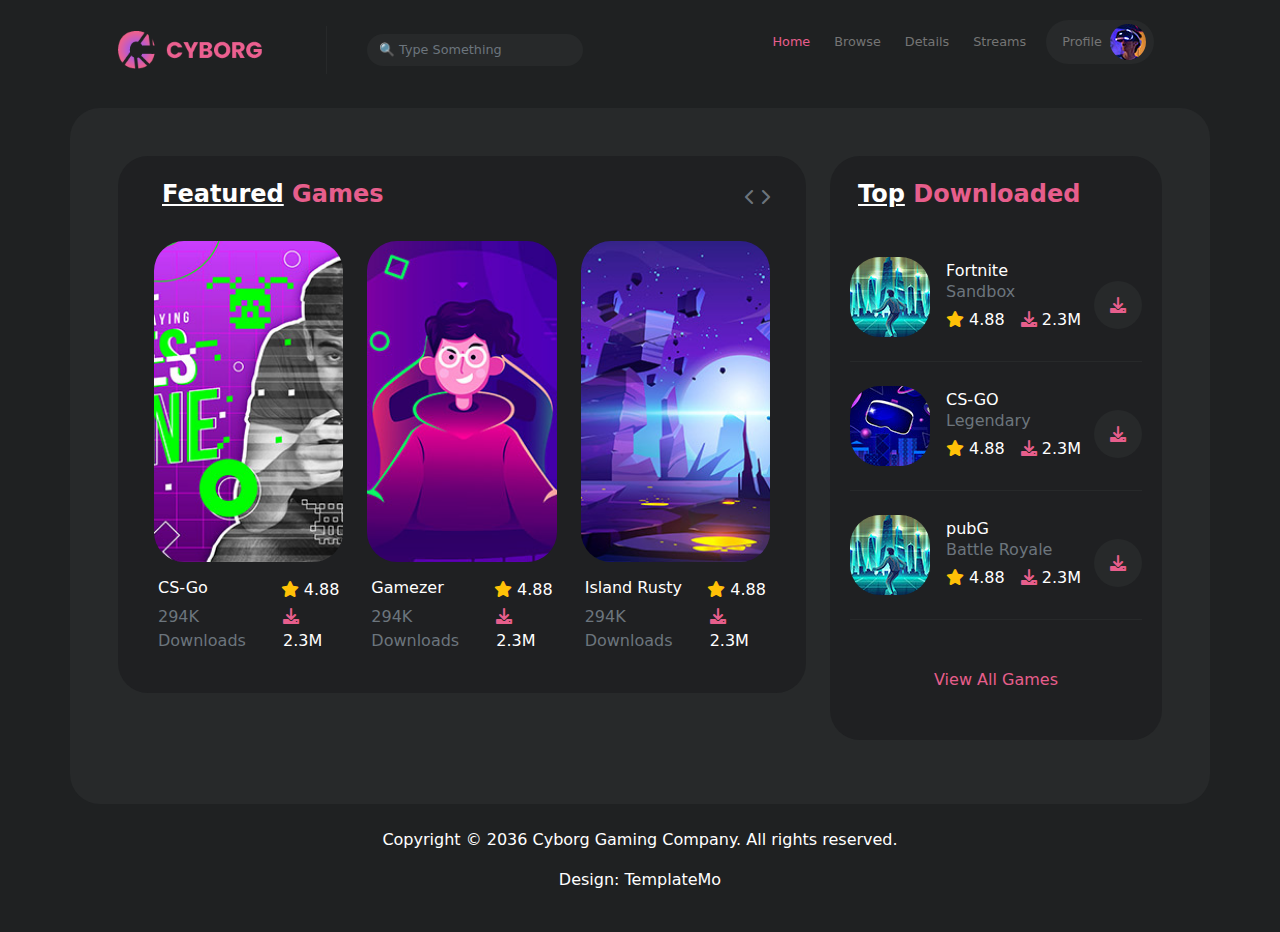
==== browse.html @ 35c8f09a "feature section" ====
<!DOCTYPE html>
<html>
    <head>
        <title>Gameko</title>
        <meta name="viewport" content="width=device-width, initial-scale=1.0">
        <link rel="stylesheet" href="css/all.min.css">
        <link rel="stylesheet" href="css/bootstrap.min.css">
        <link rel="stylesheet" href="css/style.css">
    </head>
    <body class="bg-full-body">
        <nav class="navbar navbar-expand-lg py-sm-3 bg-w position-absolute w-100">
            <div class="container-lg py-sm-1 px-sm-5 pg-lg-0 ">
              <a class="navbar-brand pe-lg-3 border-fbody" href="#Home"><img src="images/logo.png" class="w-75" alt="Site Logo"></a>

              <form class="d-flex d-sm-none d-lg-block" role="search" >
                <input class="form-control me-2 ms-lg-4 bg-fbody border-0 rounded-pill w-100 fs-7" type="search" placeholder="&#x1F50D; Type Something" aria-label="Search">
              </form>

              <button class="navbar-toggler" type="button" data-bs-toggle="collapse" data-bs-target="#navbarSupportedContent" aria-controls="navbarSupportedContent" aria-expanded="false" aria-label="Toggle navigation">
                <i class="fa-solid fa-bars text-site fs-3"></i>
              </button>

              <div class="collapse navbar-collapse" id="navbarSupportedContent">
                <ul class="navbar-nav ms-auto mb-2 mb-lg-0">
                  <li class="nav-item p-1">
                    <a class="nav-link active  fs-7" aria-current="page" href="index.html">Home</a>
                  </li>
                  <li class="nav-item p-1">
                    <a class="nav-link text-fbody fs-7" href="browse.html">Browse</a>
                  </li>
                  <li class="nav-item p-1">
                    <a class="nav-link text-fbody fs-7" href="details.html">Details</a>
                  </li>
                  <li class="nav-item p-1">
                    <a class="nav-link text-fbody fs-7" href="streams.html">Streams</a>
                  </li>
                  <li class="nav-item px-2">
                    <p class="d-flex align-items-center rounded-pill bg-fbody py-1 px-2 justify-content-between">
                     <a class="nav-link text-fbody fs-7" href="profile.html">Profile</a>
                    <img src="images/profile-header.jpg" alt="profile Header" class="rounded-circle ">
                    </p>
                  </li>
                </ul>
              </div>
            </div>
        </nav>
        <div class="parent text-white m-3 m-sm-0">
         <div class="container  bg-fbody py-5 px-sm-3 px-md-5  rounded-medium">
            <div class="row align-items-stretch">
                <div class="col-lg-8">
                    <section class="Popular bg-popular rounded-medium p-4 position-relative mb-5">
                        <div class="container-lg">
                            <div class="d-flex justify-content-between align-items-center">
                                <h4 class=" fw-bolder ps-2"><span class="text-capitalize text-decoration-underline">featured</span><span class="text-site text-capitalize"> games</span></h4>
                                 <div>
                                    <a class="prev" onclick="plusSlides(1)"><i class="fa-solid fa-chevron-left text-secondary"></i></a>
                                    <a class="next" onclick="plusSlides(-1)"><i class="fa-solid fa-chevron-right text-secondary"></i></a>
                                 </div>
                            </div>
                            <div class="row mt-4">
                                <div class="col-sm-6 col-xl-4">
                                    <div class="mySlides">
                                        <img src="images/1.jpg" class="w-100 rounded-medium">
                                        <div class="pt-3 px-1">
                                          <div class="d-flex justify-content-between">
                                            <h6>CS-Go</h6>
                                            <span><i class="fa-solid fa-star text-warning"></i> 4.88</span>
                                         </div>
                                         <div class="d-flex justify-content-between">
                                            <p class="fw-lighter text-secondary">294K Downloads</p>
                                            <span><i class="fa-solid fa-download text-site"></i> 2.3M</span>
                                         </div>
                                        </div>
                                      </div>
                                </div>
                                <div class="col-sm-6 col-xl-4 d-none d-sm-block">
                                    <div class="mySlides ">
                                        <img src="images/2.jpg" class="w-100 rounded-medium" >
                                        <div class="pt-3 px-1">
                                          <div class="d-flex justify-content-between">
                                            <h6>Gamezer</h6>
                                            <span><i class="fa-solid fa-star text-warning"></i> 4.88</span>
                                         </div>
                                         <div class="d-flex justify-content-between">
                                            <p class="fw-lighter text-secondary">294K Downloads</p>
                                            <span><i class="fa-solid fa-download text-site"></i> 2.3M</span>
                                         </div>
                                        </div>
                                      </div>
                                </div>
                                <div class="col-sm-6 col-xl-4 d-none d-xl-block">
                                    <div class="mySlides ">
                                        <img src="images/3.jpg" class="w-100 rounded-medium">
                                        <div class="pt-3 px-1">
                                          <div class="d-flex justify-content-between">
                                            <h6>Island Rusty</h6>
                                            <span><i class="fa-solid fa-star text-warning"></i> 4.88</span>
                                         </div>
                                         <div class="d-flex justify-content-between">
                                            <p class="fw-lighter text-secondary">294K Downloads</p>
                                            <span><i class="fa-solid fa-download text-site"></i> 2.3M</span>
                                         </div>
                                        </div>
                                      </div
                                </div>
                            </div>                          
                         </div>
                       </section>
                </div>
                <div class="col-lg-4">
                    <section class="Top-Downloaded bg-popular rounded-medium py-4 px-2 position-relative mb-3">
                        <div class="container-lg">
                          <h4 class=" fw-bolder ps-2 mb-4"><span class="text-capitalize text-decoration-underline">top</span><span class="text-site text-capitalize"> downloaded</span></h4>
                          <div class="d-flex justify-content-between align-items-center py-xl-4 py-3 border-game ">
                            <div class="d-flex align-items-center  ">
                                <img src="images/game-01.jpg" alt="game1" class="rounded-medium">
                                <div class=" ms-3">
                                    <h6 class="mb-0">Fortnite</h6>
                                    <p class="fw-lighter text-secondary mb-1">Sandbox</p>
                                    <div class="d-flex justify-content-between ">
                                        <span class="me-3"><i class="fa-solid fa-star text-warning mb-0"></i> 4.88</span>
                                        <span><i class="fa-solid fa-download text-site mb-0"></i> 2.3M</span>
                                    </div>
                                 
                                </div>
                            </div>
                            <i class="fa-solid fa-download rounded-circle p-3 mt-3  text-site bg-fbody "></i>
                          </div>
                          <div class="d-flex justify-content-between align-items-center py-xl-4 py-3 border-game">
                            <div class="d-flex align-items-center  ">
                                <img src="images/game-02.jpg" alt="game2" class="rounded-medium">
                                <div class="ms-3">
                                    <h6 class="mb-0">CS-GO</h6>
                                    <p class="fw-lighter text-secondary mb-1">Legendary</p>
                                    <div class="d-flex justify-content-between ">
                                        <span class="me-3"><i class="fa-solid fa-star text-warning mb-0"></i> 4.88</span>
                                        <span><i class="fa-solid fa-download text-site mb-0"></i> 2.3M</span>
                                    </div>
                                 
                                </div>
                            </div>
                            <i class="fa-solid fa-download rounded-circle p-3 mt-3  text-site bg-fbody "></i>
                          </div>
                          <div class="d-flex justify-content-between align-items-center py-xl-4 py-3 border-game">
                            <div class="d-flex align-items-center  ">
                                <img src="images/game-01.jpg" alt="game1" class="rounded-medium">
                                <div class="ms-3">
                                    <h6 class="mb-0">pubG</h6>
                                    <p class="fw-lighter text-secondary mb-1">Battle Royale</p>
                                    <div class="d-flex justify-content-between ">
                                        <span class="me-3"><i class="fa-solid fa-star text-warning mb-0"></i> 4.88</span>
                                        <span><i class="fa-solid fa-download text-site mb-0"></i> 2.3M</span>
                                    </div>
                                 
                                </div>
                            </div>
                            <i class="fa-solid fa-download rounded-circle p-3 mt-3  text-site bg-fbody "></i>
                          </div>
                          <div class="d-flex align-items-center justify-content-center text-site pt-5 pb-3 pt-xl-5 pb-xl-4">
                            <a href="profile.html" class="text-reset text-decoration-none"> View All Games</a>
                          </div>
                          </div>
                       </section>
            </div>
            </div>
         </div>
        </div>
        
        <footer class="text-white text-center fw-lighter p-4 mb-0">
          <p >Copyright © 2036 Cyborg Gaming Company. All rights reserved.</p>
          <p>Design: TemplateMo</p>
        </footer>
        <script src="js/bootstrap.bundle.min.js"></script>
        <script src="js/script.js"></script>
    </body>
</html>
---- css/style.css ----
:root{
    --siteColor:#E75E8C;
    --borderColor:#27292A;
}

.bg-full-body{
    background-color:#1F2122; 
}

.border-fbody{
    border-right:none;
}
.border-btn{
    border:1px solid #666666;
}

.border-game {
    border-bottom:.5px solid  var(--borderColor);
}
.border-dowunload {
    border:1px solid  var(--siteColor);
}
.bg-fbody{
    background-color: var(--borderColor);
}
.text-fbody{
    color:#757575;
}
.bg-popular{
    background-color: #1F2022;
}
.fs-7{
    font-size:0.8rem;
}

.fs-8{
    font-size:3rem;
}

.text-site{
    color:var(--siteColor);
}

.navbar-nav .nav-link.active, .navbar-nav .show>.nav-link {
    color:var(--siteColor);   
}

.navbar-nav li:hover a{
    color:var(--siteColor);  
}
.btn-site{
    background-color: var(--siteColor);
}
.bg-w{
    background-color: #fff !important;
}

.rounded-medium{
    border-radius: 30px;
}

.parent{
    padding-top: 18vh;
}

#Home{
    height:50vh;
    background-image: url('../images/banner-bg.jpg');
    background-size: cover;
}

.home-caption{
    width:75%;
}

/* popular Section */
.popularButton{
    transform: translateX(-50%);
}

/* popular Section */

.btn-download:hover,.btn-library:hover{
    background-color: #fff;
    color:var(--siteColor) !important;
    border-color: #fff;
}

/* Browse Page */


/* Slideshow container */
  .prev:hover, .next:hover {
    background-color: rgba(0,0,0,0.8);
  }
  
/* Browse Page */

@media screen and (min-width:576px) {
    .h6size{
        font-size:1rem
    }
}
@media screen and (min-width:992px){

    .border-fbody{
        border-right:1px solid #27292A
    } 
    .bg-w{
        background-color: transparent !important;
    }
    .parent{
        padding-top: 12vh;
    }

    .home-caption{
        width:50%;
    }
    
}
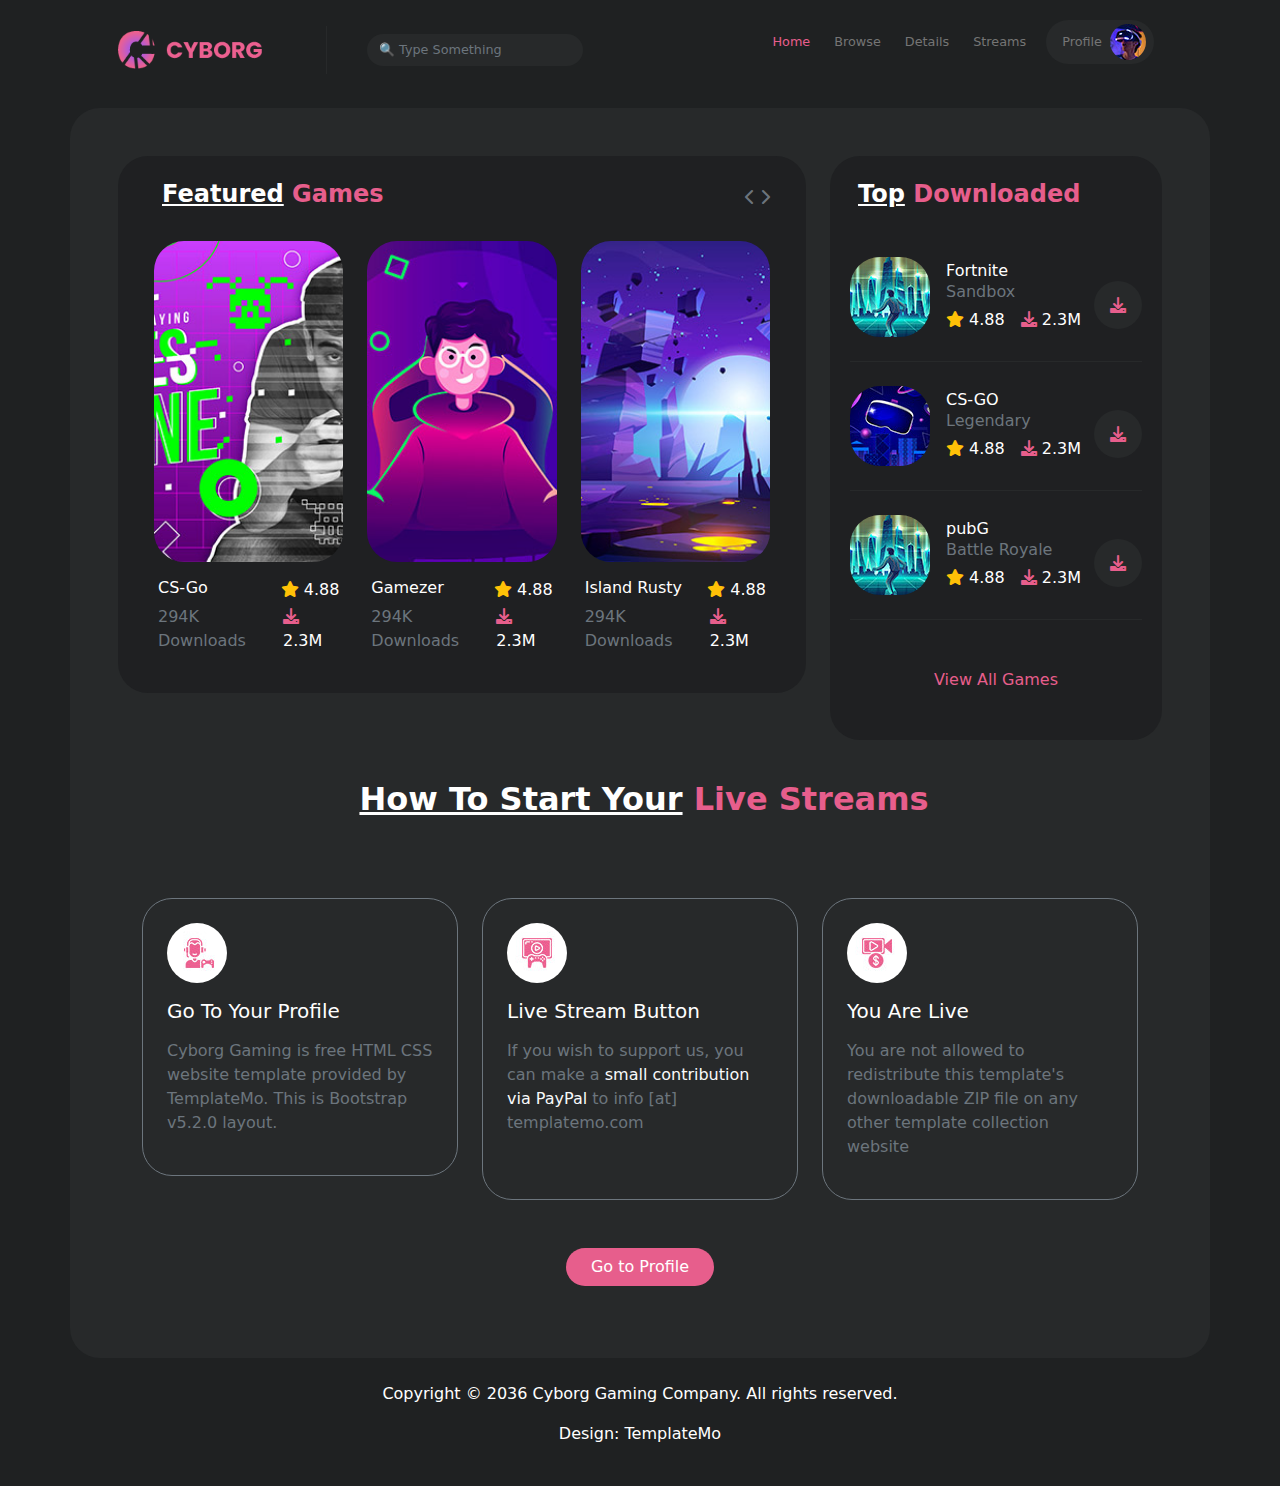
==== commit b07f0097: "strems section" ====
--- a/browse.html
+++ b/browse.html
@@ -163,6 +163,36 @@
                        </section>
             </div>
             </div>
+            
+            <section class="streams p-4 d-flex align-items-center flex-column">
+              <h2 class=" fw-bolder ps-2"><span class="text-capitalize text-decoration-underline">how to start your</span><span class="text-site text-capitalize"> live streams</span></h2>
+              <div class="row my-lg-5 my-sm-4 gy-4">
+                <div class="col-lg-4 ">
+                 <div class="border border-1 border-secondary rounded-medium p-4"> 
+                  <img src="images/service-01.jpg" alt="service 1" class="rounded-circle">
+                  <h5 class="py-3 mb-0">Go To Your Profile</h5>
+                  <p class="text-secondary lh-base ">Cyborg Gaming is free HTML CSS website template provided by TemplateMo. This is Bootstrap v5.2.0 layout.</p></div>
+                </div>
+                <div class="col-lg-4 ">
+                <div class="border border-1 border-secondary rounded-medium px-4 py-4 py-xxl-4 pt-lg-4  pb-lg-5">
+                  <img src="images/service-02.jpg" alt="service 2" class="rounded-circle">
+                  <h5 class="py-3 mb-0">Live Stream Button</h5>
+                  <p class="text-secondary lh-base ">If you wish to support us, you can make a <a href="https://www.paypal.com/paypalme/templatemo" class="text-light text-decoration-none hoverLink">
+                    small contribution via PayPal</a> to info [at] templatemo.com</p>
+                </div>
+                </div>
+                <div class="col-lg-4 ">
+                  <div class="border border-1 border-secondary rounded-medium p-4">
+                    <img src="images/service-03.jpg" alt="service 3" class="rounded-circle">
+                    <h5 class="py-3 mb-0">You Are Live</h5>
+                    <p class="text-secondary lh-base ">You are not allowed to redistribute this template's downloadable ZIP file on any other template collection website</p>
+                  </div>
+                  </div>
+              </div>
+              <div>
+               <a href="profile.html" class="btn btn-site px-4 rounded-pill text-white fw-light goProfile">Go to Profile</a>
+              </div>
+            </section>
          </div>
         </div>
         
--- a/css/style.css
+++ b/css/style.css
@@ -80,7 +80,7 @@
 
 /* popular Section */
 
-.btn-download:hover,.btn-library:hover{
+.btn-download:hover,.btn-library:hover,.goProfile:hover{
     background-color: #fff;
     color:var(--siteColor) !important;
     border-color: #fff;
@@ -95,6 +95,10 @@
   }
   
 /* Browse Page */
+
+.hoverLink:hover{
+    color:var(--siteColor) !important;
+}
 
 @media screen and (min-width:576px) {
     .h6size{
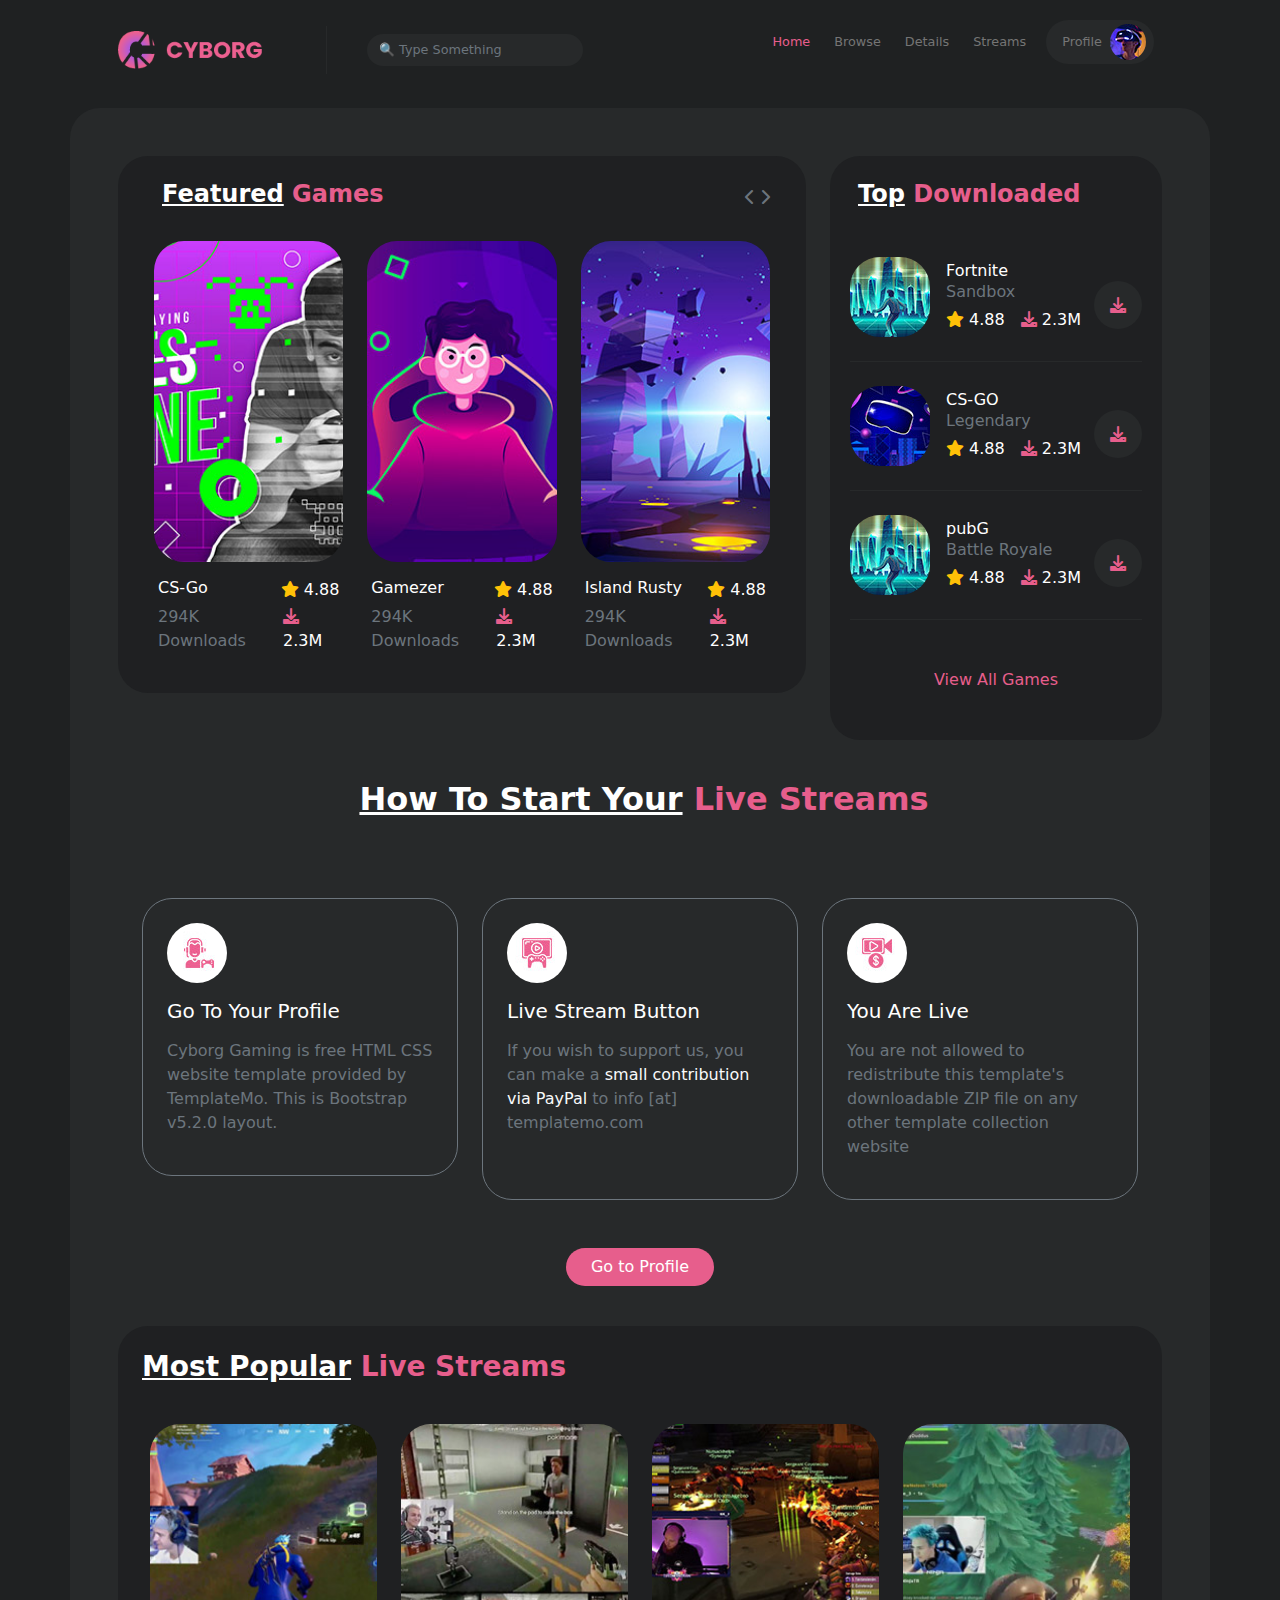
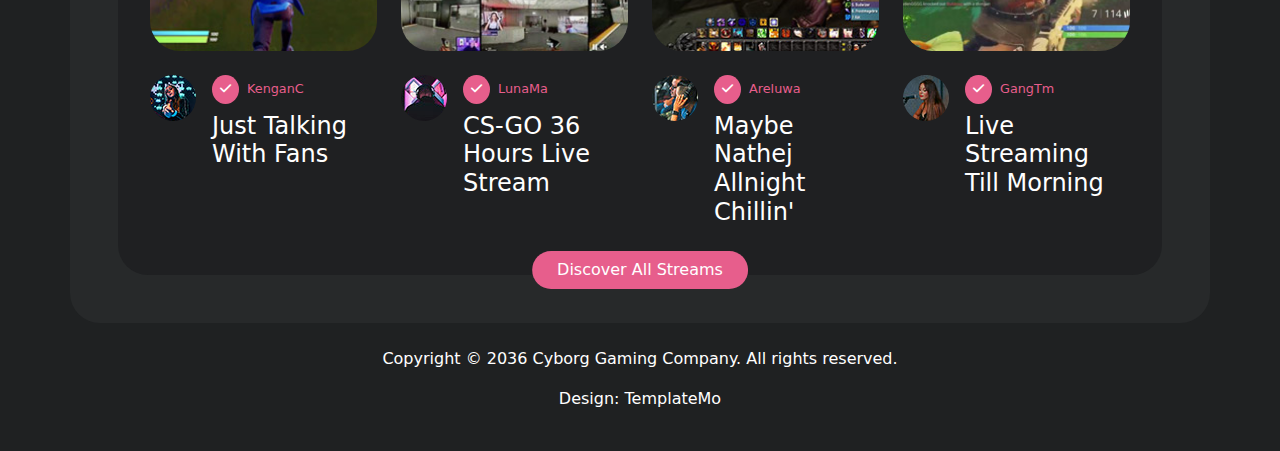
==== commit 255430e3: "popular streams" ====
--- a/browse.html
+++ b/browse.html
@@ -166,7 +166,7 @@
             
             <section class="streams p-4 d-flex align-items-center flex-column">
               <h2 class=" fw-bolder ps-2"><span class="text-capitalize text-decoration-underline">how to start your</span><span class="text-site text-capitalize"> live streams</span></h2>
-              <div class="row my-lg-5 my-sm-4 gy-4">
+              <div class="row my-lg-5 my-sm-4 my-4 gy-4">
                 <div class="col-lg-4 ">
                  <div class="border border-1 border-secondary rounded-medium p-4"> 
                   <img src="images/service-01.jpg" alt="service 1" class="rounded-circle">
@@ -192,6 +192,109 @@
               <div>
                <a href="profile.html" class="btn btn-site px-4 rounded-pill text-white fw-light goProfile">Go to Profile</a>
               </div>
+            </section>
+
+            <section class="popular-streams bg-popular rounded-medium py-4 px-sm-2 px-md-1 position-relative mt-3">
+              <div class="container-lg">
+                <h3 class=" fw-bolder ps-2 mb-4"><span class="text-capitalize text-decoration-underline">most popular</span><span class="text-site text-capitalize"> live streams</span></h3>
+                <div class="row py-3 mx-sm-1 gy-3">
+                 <div class="col-sm-6 col-lg-3">
+                      <div>
+                        <div class="position-relative streamInfo">
+                          <img src="images/stream-01.jpg" alt="stream 1" class="rounded-medium w-100">
+                          <div class="opacity-0 cardInfo">
+                            <button class="btn btn-site text-white py-1 px-3 position-absolute  fw-light rounded-pill liveBadge fs-7 ">Live</button>
+                            <div class="d-flex justify-content-center position-absolute  streamBadge  ">
+                              <button class="btn btn-site text-white py-1 px-3  fs-7 fw-light rounded-pill  me-2"><i class="fa-regular fa-eye"></i> 1.2K</button>
+                              <button class="btn btn-site text-white py-1 px-3 fs-7  fw-light rounded-pill  "><i class="fa-solid fa-gamepad"></i> CS-Go</button>                              
+                            </div>
+                          </div>
+                        </div>
+                        <div class="d-flex mt-4">
+                          <div>
+                            <img src="images/avatar-01.jpg" alt="avatar 1" class="rounded-circle ">
+                          </div>
+                          <div class="ps-3">
+                            <p class="text-site fs-7 mb-2"><i class="fa-solid fa-check p-2 rounded-circle btn-site text-white me-2"></i>KenganC</p>
+                            <h4>Just Talking With Fans</h4>
+                          </div>
+                        </div>
+                      </div>
+                 </div>
+                 <div class="col-sm-6 col-lg-3">
+                  <div>
+                    <div class="position-relative streamInfo" >
+                      <img src="images/stream-02.jpg" alt="stream 2" class="rounded-medium w-100">
+                      <div class="opacity-0 cardInfo">
+                        <button class="btn btn-site text-white py-1 px-3 position-absolute  fw-light rounded-pill liveBadge fs-7 ">Live</button>
+                        <div class="d-flex justify-content-center position-absolute  streamBadge  ">
+                          <button class="btn btn-site text-white py-1 px-3  fs-7 fw-light rounded-pill  me-2"><i class="fa-regular fa-eye"></i> 1.2K</button>
+                          <button class="btn btn-site text-white py-1 px-3 fs-7  fw-light rounded-pill  "><i class="fa-solid fa-gamepad"></i> CS-Go</button>                              
+                        </div>
+                      </div>
+                    </div>
+                    <div class="d-flex mt-4">
+                      <div>
+                        <img src="images/avatar-02.jpg" alt="avatar 2" class="rounded-circle ">
+                      </div>
+                      <div class="ps-3">
+                        <p class="text-site fs-7 mb-2"><i class="fa-solid fa-check p-2 rounded-circle btn-site text-white me-2"></i>LunaMa</p>
+                        <h4>CS-GO 36 Hours Live Stream</h4>
+                      </div>
+                    </div>
+                  </div>
+                 </div>
+                 <div class="col-sm-6 col-lg-3">
+                  <div>
+                    <div class="position-relative streamInfo" >
+                      <img src="images/stream-03.jpg" alt="stream 3" class="rounded-medium w-100">
+                      <div class="opacity-0 cardInfo">
+                        <button class="btn btn-site text-white py-1 px-3 position-absolute  fw-light rounded-pill liveBadge fs-7 ">Live</button>
+                        <div class="d-flex justify-content-center position-absolute  streamBadge  ">
+                          <button class="btn btn-site text-white py-1 px-3  fs-7 fw-light rounded-pill  me-2"><i class="fa-regular fa-eye"></i> 1.2K</button>
+                          <button class="btn btn-site text-white py-1 px-3 fs-7  fw-light rounded-pill  "><i class="fa-solid fa-gamepad"></i> CS-Go</button>                              
+                        </div>
+                      </div>
+                    </div>
+                    <div class="d-flex mt-4">
+                      <div>
+                        <img src="images/avatar-03.jpg" alt="avatar 3" class="rounded-circle ">
+                      </div>
+                      <div class="ps-3">
+                        <p class="text-site fs-7 mb-2"><i class="fa-solid fa-check p-2 rounded-circle btn-site text-white me-2"></i>Areluwa</p>
+                        <h4>Maybe Nathej Allnight Chillin'</h4>
+                      </div>
+                    </div>
+                  </div>
+                 </div>
+                 <div class="col-sm-6 col-lg-3">
+                  <div>
+                    <div class="position-relative streamInfo" >
+                      <img src="images/stream-04.jpg" alt="stream 4" class="rounded-medium w-100">
+                      <div class="opacity-0 cardInfo">
+                        <button class="btn btn-site text-white py-1 px-3 position-absolute  fw-light rounded-pill liveBadge fs-7 ">Live</button>
+                        <div class="d-flex justify-content-center position-absolute  streamBadge  ">
+                          <button class="btn btn-site text-white py-1 px-3  fs-7 fw-light rounded-pill  me-2"><i class="fa-regular fa-eye"></i> 1.2K</button>
+                          <button class="btn btn-site text-white py-1 px-3 fs-7  fw-light rounded-pill  "><i class="fa-solid fa-gamepad"></i> CS-Go</button>                              
+                        </div>
+                      </div>
+                    </div>
+                    <div class="d-flex mt-4">
+                      <div>
+                        <img src="images/avatar-04.jpg" alt="avatar 4" class="rounded-circle ">
+                      </div>
+                      <div class="ps-3">
+                        <p class="text-site fs-7 mb-2"><i class="fa-solid fa-check p-2 rounded-circle btn-site text-white me-2"></i>GangTm</p>
+                        <h4>Live Streaming Till Morning</h4>
+                      </div>
+                    </div>
+                  </div>
+                 </div>
+                </div>
+               
+               
+              </div>
+              <a href="profile.html" class="btn btn-site text-white position-absolute rounded-pill  px-1 px-sm-4 fw-light start-50 popularButton btn-library">Discover All Streams</a>
             </section>
          </div>
         </div>
--- a/css/style.css
+++ b/css/style.css
@@ -100,6 +100,28 @@
     color:var(--siteColor) !important;
 }
 
+/* popular live streams */
+
+.liveBadge{
+    right:5%;
+    top:1rem;
+}
+
+.streamBadge{
+    width: 100%;
+    transform: translateX(-50%);
+    left:50%;
+    bottom:1rem;
+} 
+
+.cardInfo{
+    transition: all 1s;
+}
+
+.streamInfo:hover .cardInfo{
+    opacity:1 !important;
+}
+
 @media screen and (min-width:576px) {
     .h6size{
         font-size:1rem
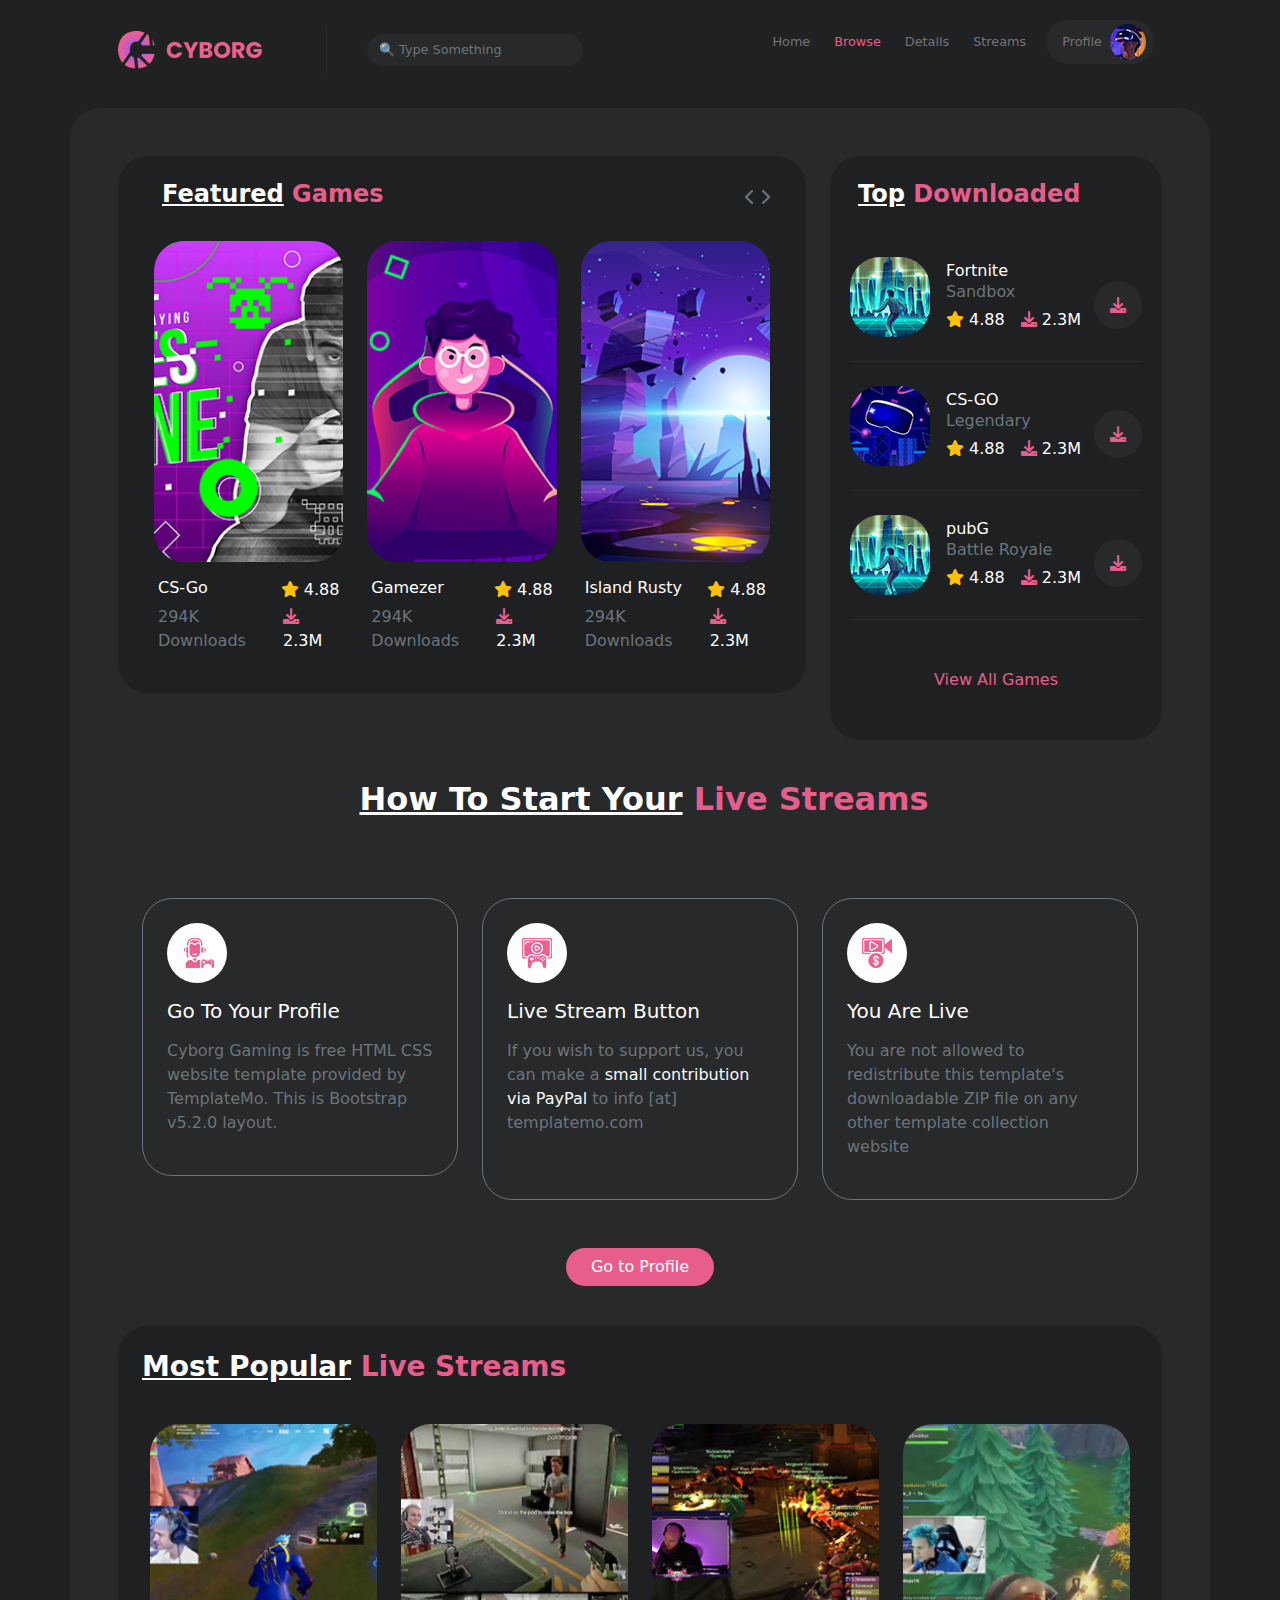
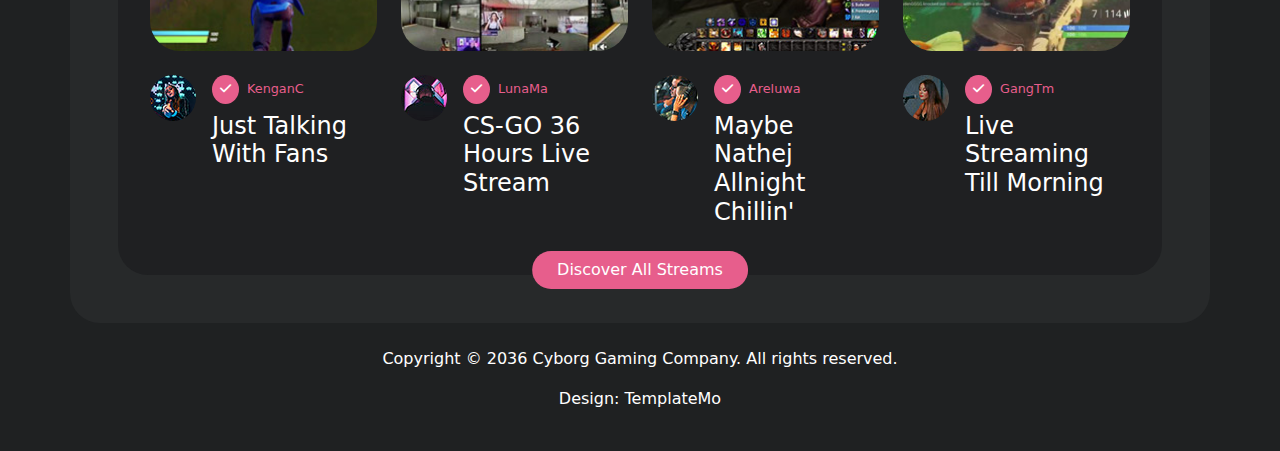
==== commit bf98bda8: "update Nav Section" ====
--- a/browse.html
+++ b/browse.html
@@ -8,42 +8,42 @@
         <link rel="stylesheet" href="css/style.css">
     </head>
     <body class="bg-full-body">
-        <nav class="navbar navbar-expand-lg py-sm-3 bg-w position-absolute w-100">
-            <div class="container-lg py-sm-1 px-sm-5 pg-lg-0 ">
-              <a class="navbar-brand pe-lg-3 border-fbody" href="#Home"><img src="images/logo.png" class="w-75" alt="Site Logo"></a>
+      <nav class="navbar navbar-expand-lg py-sm-3 bg-w position-absolute w-100">
+        <div class="container-lg py-sm-1 px-sm-5 pg-lg-0 ">
+          <a class="navbar-brand pe-lg-3 border-fbody" href="#Home"><img src="images/logo.png" class="w-75" alt="Site Logo"></a>
 
-              <form class="d-flex d-sm-none d-lg-block" role="search" >
-                <input class="form-control me-2 ms-lg-4 bg-fbody border-0 rounded-pill w-100 fs-7" type="search" placeholder="&#x1F50D; Type Something" aria-label="Search">
-              </form>
+          <form class="d-flex d-sm-none d-lg-block" role="search" >
+            <input class="form-control me-2 ms-lg-4 bg-fbody border-0 rounded-pill w-100 fs-7" type="search" placeholder="&#x1F50D; Type Something" aria-label="Search">
+          </form>
 
-              <button class="navbar-toggler" type="button" data-bs-toggle="collapse" data-bs-target="#navbarSupportedContent" aria-controls="navbarSupportedContent" aria-expanded="false" aria-label="Toggle navigation">
-                <i class="fa-solid fa-bars text-site fs-3"></i>
-              </button>
+          <button class="navbar-toggler" type="button" data-bs-toggle="collapse" data-bs-target="#navbarSupportedContent" aria-controls="navbarSupportedContent" aria-expanded="false" aria-label="Toggle navigation">
+            <i class="fa-solid fa-bars text-site fs-3"></i>
+          </button>
 
-              <div class="collapse navbar-collapse" id="navbarSupportedContent">
-                <ul class="navbar-nav ms-auto mb-2 mb-lg-0">
-                  <li class="nav-item p-1">
-                    <a class="nav-link active  fs-7" aria-current="page" href="index.html">Home</a>
-                  </li>
-                  <li class="nav-item p-1">
-                    <a class="nav-link text-fbody fs-7" href="browse.html">Browse</a>
-                  </li>
-                  <li class="nav-item p-1">
-                    <a class="nav-link text-fbody fs-7" href="details.html">Details</a>
-                  </li>
-                  <li class="nav-item p-1">
-                    <a class="nav-link text-fbody fs-7" href="streams.html">Streams</a>
-                  </li>
-                  <li class="nav-item px-2">
-                    <p class="d-flex align-items-center rounded-pill bg-fbody py-1 px-2 justify-content-between">
-                     <a class="nav-link text-fbody fs-7" href="profile.html">Profile</a>
-                    <img src="images/profile-header.jpg" alt="profile Header" class="rounded-circle ">
-                    </p>
-                  </li>
-                </ul>
-              </div>
-            </div>
-        </nav>
+          <div class="collapse navbar-collapse" id="navbarSupportedContent">
+            <ul class="navbar-nav ms-auto mb-2 mb-lg-0 text-sm-center text-lg-start">
+              <li class="nav-item p-1">
+                <a class="nav-link  text-fbody fs-7" aria-current="page" href="index.html">Home</a>
+              </li>
+              <li class="nav-item p-1">
+                <a class="nav-link text-fbody  active fs-7" href="browse.html">Browse</a>
+              </li>
+              <li class="nav-item p-1">
+                <a class="nav-link text-fbody fs-7" href="details.html">Details</a>
+              </li>
+              <li class="nav-item p-1">
+                <a class="nav-link text-fbody fs-7" href="streams.html">Streams</a>
+              </li>
+              <li class="nav-item px-2">
+                <p class="d-flex align-items-center rounded-pill bg-nav-fbody py-1 px-2 justify-content-lg-between justify-content-center">
+                 <a class="nav-link text-fbody fs-7" href="profile.html">Profile</a>
+                <img src="images/profile-header.jpg" alt="profile Header" class="rounded-circle d-sm-none d-lg-block ">
+                </p>
+              </li>
+            </ul>
+          </div>
+        </div>
+      </nav>
         <div class="parent text-white m-3 m-sm-0">
          <div class="container  bg-fbody py-5 px-sm-3 px-md-5  rounded-medium">
             <div class="row align-items-stretch">
@@ -60,7 +60,9 @@
                             <div class="row mt-4">
                                 <div class="col-sm-6 col-xl-4">
                                     <div class="mySlides">
+                                      <div>
                                         <img src="images/1.jpg" class="w-100 rounded-medium">
+                                      </div>
                                         <div class="pt-3 px-1">
                                           <div class="d-flex justify-content-between">
                                             <h6>CS-Go</h6>
@@ -75,7 +77,9 @@
                                 </div>
                                 <div class="col-sm-6 col-xl-4 d-none d-sm-block">
                                     <div class="mySlides ">
+                                      <div>
                                         <img src="images/2.jpg" class="w-100 rounded-medium" >
+                                      </div>
                                         <div class="pt-3 px-1">
                                           <div class="d-flex justify-content-between">
                                             <h6>Gamezer</h6>
@@ -90,7 +94,9 @@
                                 </div>
                                 <div class="col-sm-6 col-xl-4 d-none d-xl-block">
                                     <div class="mySlides ">
+                                      <div>
                                         <img src="images/3.jpg" class="w-100 rounded-medium">
+                                      </div>
                                         <div class="pt-3 px-1">
                                           <div class="d-flex justify-content-between">
                                             <h6>Island Rusty</h6>
--- a/css/style.css
+++ b/css/style.css
@@ -3,6 +3,9 @@
     --borderColor:#27292A;
 }
 
+nav{
+    z-index:500;
+}
 .bg-full-body{
     background-color:#1F2122; 
 }
@@ -11,12 +14,21 @@
     border-right:none;
 }
 .border-btn{
-    border:1px solid #666666;
-}
+    border:.5px solid #666666;
+}
+
+
+
+
+
+
 
 .border-game {
     border-bottom:.5px solid  var(--borderColor);
 }
+.border-profile {
+    border-bottom:1px solid  #666;
+}
 .border-dowunload {
     border:1px solid  var(--siteColor);
 }
@@ -48,6 +60,15 @@
 .navbar-nav li:hover a{
     color:var(--siteColor);  
 }
+
+.bg-nav-fbody{
+    background-color: var(--siteColor);
+}
+
+.bg-nav-fbody .text-fbody,
+.navbar-nav  .bg-nav-fbody .active{
+    color:#fff !important;
+}
 .btn-site{
     background-color: var(--siteColor);
 }
@@ -55,6 +76,10 @@
     background-color: #fff !important;
 }
 
+.fs-9{
+    font-size:.9rem
+}
+
 .rounded-medium{
     border-radius: 30px;
 }
@@ -64,7 +89,7 @@
 }
 
 #Home{
-    height:50vh;
+    height:65vh;
     background-image: url('../images/banner-bg.jpg');
     background-size: cover;
 }
@@ -122,12 +147,45 @@
     opacity:1 !important;
 }
 
+/* popular live streams */
+ 
+.videoPlay{
+    height:40vh;
+}
+
+.streamBadgeHover{
+    bottom:-50px;
+    transition: all 1s;
+}
+
+.parentLiveStream:hover .streamBadgeHover{
+    bottom:10px;
+}
+
+.clipPlay{
+    left:50%;
+    transform:translateX(-50%);
+    top:40%;
+}
+
 @media screen and (min-width:576px) {
     .h6size{
         font-size:1rem
     }
 }
 @media screen and (min-width:992px){
+
+    .bg-nav-fbody {
+        background-color: var(--borderColor); 
+    }
+    .bg-nav-fbody .text-fbody{
+        color:#757575 !important;
+
+    }
+
+    .navbar-nav  .bg-nav-fbody .active{
+        color:var(--siteColor) !important;
+    }
 
     .border-fbody{
         border-right:1px solid #27292A
@@ -142,5 +200,17 @@
     .home-caption{
         width:50%;
     }
+
+    .videoPlay{
+        height:100%;
+    }
+
+  
     
+}
+
+@media screen and (min-width:1200px){
+    #Home{
+        height: 50vh;
+    }
 }